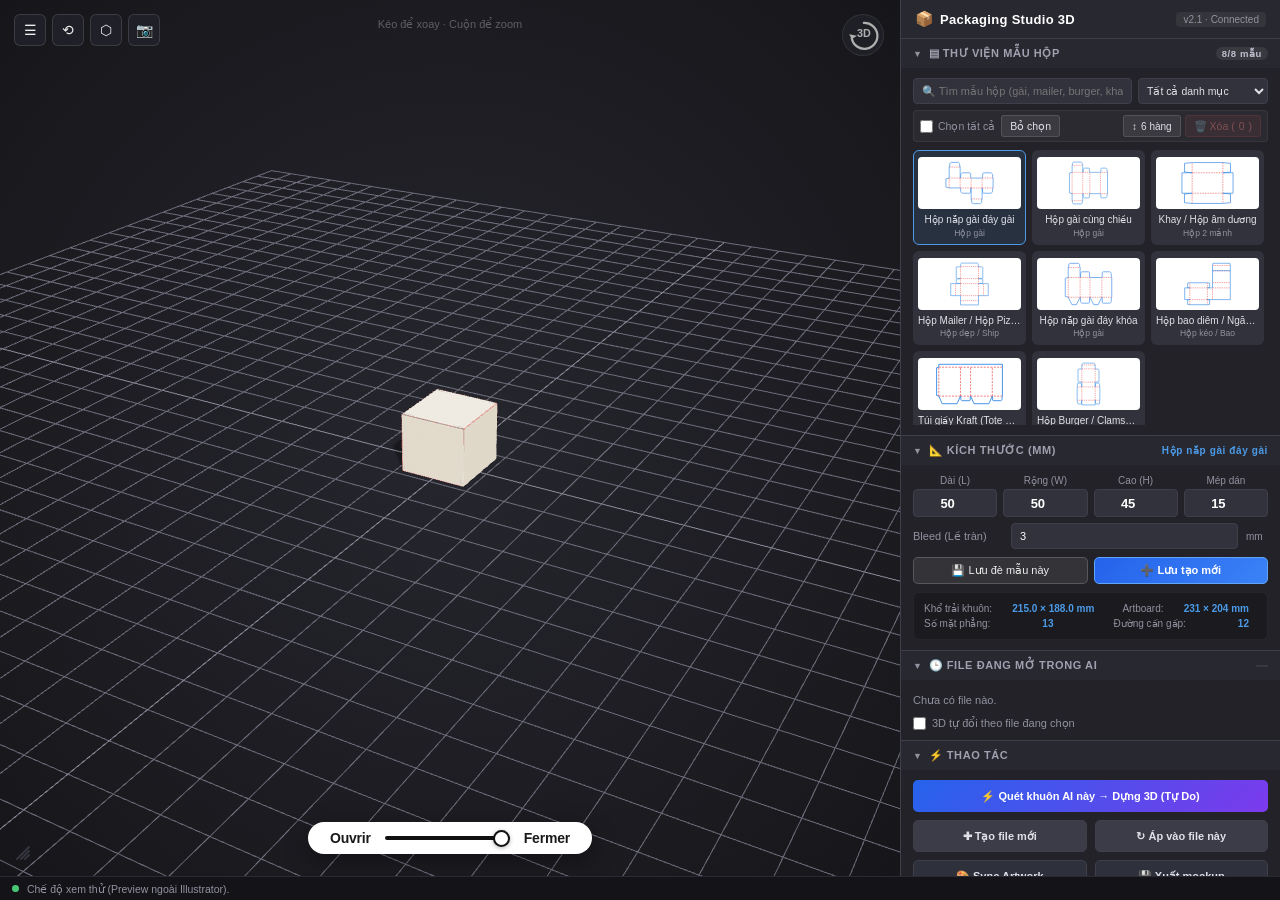
==== PackagingStudio3D/index.html @ 0ca2802f "feat: add HTTP server for rendering 3D mockups and saving images" ====
<!DOCTYPE html>
<html lang="vi">
<head>
  <meta charset="UTF-8"/>
  <meta name="viewport" content="width=device-width,initial-scale=1"/>
  <title>Packaging Studio 3D</title>
  <link rel="stylesheet" href="css/style.css"/>
</head>
<body>

<!-- ═══ APP CONTAINER (Side-by-side hoặc Stacked) ═══ -->
<div id="app-layout">

  <!-- ═══ 3D VIEWPORT CONTAINER (Cột trái) ═══ -->
  <div id="viewport-pane">
    <div id="viewport-wrap">
      <canvas id="canvas3d"></canvas>

      <!-- Pacdora 3D Badge -->
      <div class="pacdora-badge-3d" id="btn-3d-badge" title="Đặt lại góc nhìn 3D">
        <svg viewBox="0 0 44 44" width="38" height="38" fill="none">
          <path d="M 23 8 A 15 15 0 1 1 9 26" stroke="#cccccc" stroke-width="2.6" stroke-linecap="round"/>
          <polygon points="6,21 9,27 15,23" fill="#cccccc"/>
          <text x="23" y="24" text-anchor="middle" font-family="Segoe UI, sans-serif" font-weight="800" font-size="12.5" fill="#cccccc">3D</text>
        </svg>
      </div>

      <!-- Top Tools trên Viewport (Ảnh 2) -->
      <div id="viewport-tools">
        <button class="vp-btn" id="btn-toggle-sidebar" title="Ẩn/Hiện thanh điều khiển (Mở rộng góc nhìn)">☰</button>
        <button class="vp-btn" id="btn-reset-cam" title="Đặt lại camera">⟲</button>
        <button class="vp-btn" id="btn-toggle-wire" title="Khung dây Wireframe">⬡</button>
        <button class="vp-btn" id="btn-screenshot" title="Chụp ảnh 3D">📷</button>
      </div>

      <div id="rotate-hint">Kéo để xoay · Cuộn để zoom</div>
      <div id="doc-badge" class="doc-badge" title="Mô hình 3D đang theo file này"></div>

      <!-- Resize Grip -->
      <div class="pacdora-resize-grip">
        <svg width="18" height="18" viewBox="0 0 18 18">
          <line x1="3" y1="15" x2="15" y2="3" stroke="#666677" stroke-width="1.8" stroke-linecap="round"/>
          <line x1="7" y1="15" x2="15" y2="7" stroke="#666677" stroke-width="1.8" stroke-linecap="round"/>
          <line x1="11" y1="15" x2="15" y2="11" stroke="#666677" stroke-width="1.8" stroke-linecap="round"/>
        </svg>
      </div>

      <!-- Pacdora Floating Slider Pill (Ảnh 2) -->
      <div class="pacdora-slider-pill-wrap">
        <div class="pacdora-slider-pill">
          <span class="pill-ouvr">Ouvrir</span>
          <input type="range" id="slider-main-pill" min="0" max="100" value="100" step="0.5"/>
          <span class="pill-ferm">Fermer</span>
        </div>
      </div>
    </div>
  </div>

  <!-- ═══ CONTROLS SIDEBAR (Cột phải) ═══ -->
  <div id="controls-pane">

    <!-- Header Panel -->
    <div id="header">
      <div style="display:flex;align-items:center;gap:6px">
        <span style="font-size:15px">📦</span>
        <h1>Packaging Studio 3D</h1>
      </div>
      <span class="version" id="app-version">v2.1 · Connected</span>
    </div>

    <!-- Controls Body -->
    <div id="controls">

      <!-- ① Thư viện mẫu hộp & Search/Filter -->
      <div class="section collapsible" id="sec-library">
        <div class="section-header" data-toggle="sec-library">
          <div class="sec-title">
            <span class="toggle-icon">▼</span>
            <span>▤ Thư viện mẫu hộp</span>
          </div>
          <div style="display:flex;align-items:center;gap:6px">
            <span id="tpl-count" class="badge-count"></span>
          </div>
        </div>
        <div class="section-body">
          <div class="search-filter-box">
            <input type="text" id="tpl-search" placeholder="🔍 Tìm mẫu hộp (gài, mailer, burger, khay, túi...)" />
            <select id="tpl-category-filter">
              <option value="all">Tất cả danh mục</option>
              <option value="Khuôn đã lưu">⭐ Khuôn đã lưu / Tùy chỉnh</option>
              <option value="Hộp 2 mảnh">Hộp âm dương (Lid & Base)</option>
              <option value="Túi giấy">Túi giấy Kraft (Tote Bag)</option>
              <option value="Hộp gài">Hộp gài (Tuck End)</option>
              <option value="Hộp dẹp / Ship">Hộp dẹp / Pizza / Mailer / Burger</option>
              <option value="Hộp kéo / Bao">Hộp bao diêm / Ngăn kéo</option>
              <option value="Khuôn bóc tách tự do">🔍 Khuôn AI đã bóc tách</option>
            </select>
          </div>

          <!-- Thanh công cụ Chọn nhiều / Xóa hàng loạt & Mở rộng 3/6 Cột -->
          <div class="batch-bar" id="batch-bar">
            <div style="display:flex;align-items:center;gap:6px">
              <label class="batch-check-label">
                <input type="checkbox" id="chk-select-all" /> Chọn tất cả
              </label>
              <button class="batch-btn batch-btn-secondary" id="btn-deselect-all" title="Bỏ chọn tất cả các mẫu">
                Bỏ chọn
              </button>
            </div>
            <div style="display:flex;align-items:center;gap:4px">
              <button class="btn-toggle-rows" id="btn-toggle-rows" title="Mở rộng xem 6 hàng mẫu (thay vì 3 hàng)">
                ↕ <span id="rows-label">6 hàng</span>
              </button>
              <button class="batch-btn batch-delete" id="btn-batch-delete" title="Xóa các mẫu được chọn">
                🗑️ Xóa (<span id="batch-selected-count">0</span>)
              </button>
            </div>
          </div>

          <div class="tpl-grid" id="tpl-grid"></div>
        </div>
      </div>

      <!-- ② Kích thước & Thông số khuôn (Chia 2 cột theo ảnh 2) -->
      <div class="section collapsible" id="sec-params">
        <div class="section-header" data-toggle="sec-params">
          <div class="sec-title">
            <span class="toggle-icon">▼</span>
            <span>📐 Kích thước (mm)</span>
          </div>
          <span id="tpl-name-label" class="badge-hl"></span>
        </div>
        <div class="section-body">
          <div class="param-grid" id="param-grid"></div>
          <div class="row" style="margin-top:6px">
            <label>Bleed (Lề tràn)</label>
            <input type="number" id="inp-bleed" value="3" min="0" max="15" step="0.5"/>
            <span class="unit">mm</span>
          </div>

          <!-- Nút lưu: Lưu đè & Lưu thành mẫu mới -->
          <div class="save-actions-row">
            <button class="btn-save-overwrite" id="btn-save-overwrite" title="Lưu đè các kích thước này vào mẫu đang chọn trong thư viện">
              💾 Lưu đè mẫu này
            </button>
            <button class="btn-save-as-new" id="btn-save-as-new" title="Lưu kích thước này thành một mẫu mới riêng biệt trong thư viện">
              ➕ Lưu tạo mới
            </button>
          </div>

          <!-- Thông số khuôn bế live -->
          <div class="dieline-live-box">
            <div class="dl-row">
              <span class="dl-lbl">Khổ trải khuôn:</span>
              <span class="dl-val" id="info-size">—</span>
              <span class="dl-lbl">Artboard:</span>
              <span class="dl-val" id="info-ab">—</span>
            </div>
            <div class="dl-row">
              <span class="dl-lbl">Số mặt phẳng:</span>
              <span class="dl-val" id="info-panels">—</span>
              <span class="dl-lbl">Đường cấn gấp:</span>
              <span class="dl-val" id="info-creases">—</span>
            </div>
          </div>
        </div>
      </div>

      <!-- ③ File đang mở trong Illustrator -->
      <div class="section collapsible" id="sec-files">
        <div class="section-header" data-toggle="sec-files">
          <div class="sec-title">
            <span class="toggle-icon">▼</span>
            <span>🕒 File đang mở trong AI</span>
          </div>
          <span id="doc-count" class="badge-count"></span>
        </div>
        <div class="section-body">
          <div class="doc-list" id="doc-list">
            <div class="doc-empty">Chưa có file nào.</div>
          </div>
          <label class="chk-row">
            <input type="checkbox" id="chk-follow"/> 3D tự đổi theo file đang chọn
          </label>
        </div>
      </div>

      <!-- ④ Thao tác -->
      <div class="section collapsible" id="sec-actions">
        <div class="section-header" data-toggle="sec-actions">
          <div class="sec-title">
            <span class="toggle-icon">▼</span>
            <span>⚡ Thao tác</span>
          </div>
        </div>
        <div class="section-body">
          <div class="action-grid">
            <button class="btn btn-primary" id="btn-scan-dieline" style="grid-column: 1 / -1; background: linear-gradient(135deg, #2563eb, #7c3aed); font-weight: 600;" title="Quét mọi đường khuôn (Cắt & Cấn) trong file Illustrator này và biến thành 3D">
              ⚡ Quét khuôn AI này → Dựng 3D (Tự Do)
            </button>
            <button class="btn btn-secondary" id="btn-new-doc" title="Tạo file AI mới với khuôn 2D chuẩn kỹ thuật">
              ✚ Tạo file mới
            </button>
            <button class="btn btn-secondary" id="btn-update-doc" title="Vẽ lại khuôn vào file đang mở (giữ nguyên thiết kế ARTWORK)">
              ↻ Áp vào file này
            </button>
            <button class="btn btn-action" id="btn-sync-texture" title="Lấy toàn bộ thiết kế layer ARTWORK dán lên mô hình 3D real-time">
              🎨 Sync Artwork
            </button>
            <button class="btn btn-action" id="btn-export-mockup" title="Xuất ảnh PNG Mockup 3D sắc nét và tự động mở thư mục">
              💾 Xuất mockup
            </button>
          </div>
        </div>
      </div>

      <!-- ⑤ Vật liệu & Hiển thị -->
      <div class="section collapsible" id="sec-materials">
        <div class="section-header" data-toggle="sec-materials">
          <div class="sec-title">
            <span class="toggle-icon">▼</span>
            <span>🎨 Vật liệu & Hiển thị</span>
          </div>
        </div>
        <div class="section-body">
          <div class="mat-chips">
            <div class="mat-chip active" data-mat="kraft">🤎 Kraft</div>
            <div class="mat-chip" data-mat="ivory">🤍 Ivory</div>
            <div class="mat-chip" data-mat="flute">📦 Sóng E</div>
            <div class="mat-chip" data-mat="matte_black">🖤 Đen nhám</div>
            <div class="mat-chip" data-mat="gold_foil">✨ Ép kim vàng</div>
            <div class="mat-chip" data-mat="silver_foil">🥈 Ép kim bạc</div>
          </div>

          <div style="display:flex; gap:6px; margin: 8px 0;">
            <button class="btn btn-secondary" id="btn-mode-toggle" style="flex:1">🎁 Mở nắp</button>
            <button class="btn btn-secondary" id="btn-autoplay" style="flex:1">▶ Auto Play</button>
          </div>

          <div class="slider-row">
            <label>Gập hộp</label>
            <input type="range" id="slider-lid" min="0" max="100" value="100" step="0.5"/>
            <span class="slider-val" id="lid-val">Đóng</span>
          </div>
          <div class="slider-row">
            <label>Ánh sáng</label>
            <input type="range" id="slider-light" min="0" max="100" value="65"/>
            <span class="slider-val" id="light-val">65%</span>
          </div>
        </div>
      </div>

      <div style="height:48px"></div>
    </div>

  </div> <!-- /#controls-pane -->

</div> <!-- /#app-layout -->

<!-- Statusbar -->
<div id="statusbar">
  <div class="dot"></div>
  <span id="status-text">Đang kết nối Illustrator...</span>
</div>

<script src="js/three.min.js"></script>
<script src="js/OrbitControls.js"></script>
<script src="js/CSInterface.js"></script>
<script src="js/ps3d_core.js"></script>
<!-- Các mẫu hộp mở rộng -->
<script src="templates/reverse_tuck.js"></script>
<script src="templates/straight_tuck.js"></script>
<script src="templates/tray.js"></script>
<script src="templates/mailer_box.js"></script>
<script src="templates/crash_lock.js"></script>
<script src="templates/sleeve_drawer.js"></script>
<script src="templates/tote_bag.js"></script>
<script src="templates/burger_box.js"></script>
<script src="js/main.js"></script>
</body>
</html>
---- PackagingStudio3D/css/style.css ----
/* ============================================================
   Packaging Studio 3D — Professional Dark Theme (Pacdora & AI Style)
   ============================================================ */

* {
    box-sizing: border-box;
    margin: 0;
    padding: 0;
}

:root {
    --bg-dark:    #18181c;
    --bg-card:    #222228;
    --bg-panel:   #282830;
    --bg-input:   #32323c;
    --bg-hover:   #3c3c48;
    --border:     #3f3f4c;
    --text-main:  #e0e0e8;
    --text-dim:   #9292a0;
    --accent:     #4c9be8;
    --accent-hover: #65adfc;
    --action-btn: #383844;
    --red:        #f06464;
    --green:      #48c774;
    --orange:     #f59e0b;
}

html, body {
    width: 100%;
    height: 100%;
    background: var(--bg-dark);
    color: var(--text-main);
    font-family: -apple-system, BlinkMacSystemFont, 'Segoe UI', Roboto, Helvetica, Arial, sans-serif;
    font-size: 11.5px;
    overflow: hidden;
    user-select: none;
}

/* ── APP LAYOUT: Responsive Split-Pane / Stacked ── */
#app-layout {
    display: flex;
    flex-direction: row;
    width: 100vw;
    height: calc(100vh - 24px);
    overflow: hidden;
}

/* Viewport Container (Trái) */
#viewport-pane {
    flex: 1;
    min-width: 280px;
    height: 100%;
    position: relative;
    background: radial-gradient(circle at center, #26262e 0%, #16161a 100%);
    overflow: hidden;
    display: flex;
    flex-direction: column;
}

/* Controls Container (Phải) */
#controls-pane {
    width: 380px;
    min-width: 320px;
    max-width: 440px;
    height: 100%;
    min-height: 0;
    background: var(--bg-card);
    border-left: 1px solid var(--border);
    display: flex;
    flex-direction: column;
    transition: transform 0.22s cubic-bezier(0.4, 0, 0.2, 1), margin-right 0.22s;
    z-index: 15;
}

/* Khi thu gọn thanh controls để xem toàn cảnh 3D */
#controls-pane.collapsed {
    margin-right: -440px;
    width: 0 !important;
    min-width: 0 !important;
    max-width: 0 !important;
    border-left: none;
    pointer-events: none;
    display: none;
}

#app-layout:has(#controls-pane.collapsed) #viewport-pane,
#controls-pane.collapsed ~ #viewport-pane {
    height: 100% !important;
    flex: 1 1 100% !important;
}

/* ── Header ── */
#header {
    background: var(--bg-panel);
    border-bottom: 1px solid var(--border);
    padding: 10px 14px;
    display: flex;
    align-items: center;
    justify-content: space-between;
    flex-shrink: 0;
}
#header h1 {
    font-size: 13px;
    font-weight: 600;
    color: #ffffff;
    letter-spacing: 0.3px;
}
#header .version {
    font-size: 10px;
    color: var(--text-dim);
    background: rgba(255, 255, 255, 0.06);
    padding: 2px 7px;
    border-radius: 4px;
}

/* ── 3D Viewport ── */
#viewport-wrap {
    position: relative;
    width: 100%;
    height: 100%;
    overflow: hidden;
}
#viewport-wrap canvas {
    display: block;
    width: 100% !important;
    height: 100% !important;
}

/* ── PACDORA 3D BADGE (Ảnh số 2) ── */
.pacdora-badge-3d {
    position: absolute;
    top: 14px;
    right: 16px;
    width: 42px;
    height: 42px;
    display: flex;
    align-items: center;
    justify-content: center;
    cursor: pointer;
    z-index: 10;
    opacity: 0.85;
    transition: transform 0.15s, opacity 0.15s;
    background: rgba(40, 40, 50, 0.6);
    border: 1px solid rgba(255, 255, 255, 0.1);
    border-radius: 50%;
    backdrop-filter: blur(8px);
}
.pacdora-badge-3d:hover {
    opacity: 1;
    transform: scale(1.08);
}

/* ── PACDORA FLOATING PILL SLIDER (Ảnh số 2) ── */
.pacdora-slider-pill-wrap {
    position: absolute;
    bottom: 22px;
    left: 0;
    right: 0;
    display: flex;
    justify-content: center;
    align-items: center;
    z-index: 10;
    pointer-events: none;
}
.pacdora-slider-pill {
    pointer-events: auto;
    background: #ffffff;
    border-radius: 9999px;
    padding: 8px 22px;
    display: flex;
    align-items: center;
    gap: 14px;
    box-shadow: 0 6px 24px rgba(0, 0, 0, 0.35);
    font-size: 14px;
    font-weight: 600;
    color: #1a1a1a;
}
.pacdora-slider-pill .pill-ouvr,
.pacdora-slider-pill .pill-ferm {
    font-weight: 700;
    color: #1a1a1a;
    letter-spacing: -0.2px;
}
.pacdora-slider-pill input[type="range"] {
    -webkit-appearance: none;
    appearance: none;
    width: 125px;
    height: 3.5px;
    background: #111111;
    border-radius: 2px;
    outline: none;
    cursor: pointer;
    margin: 0;
}
.pacdora-slider-pill input[type="range"]::-webkit-slider-thumb {
    -webkit-appearance: none;
    appearance: none;
    width: 17px;
    height: 17px;
    border-radius: 50%;
    background: #ffffff;
    border: 2.5px solid #111111;
    cursor: pointer;
    box-shadow: 0 1px 4px rgba(0, 0, 0, 0.3);
    transition: transform 0.1s ease;
}
.pacdora-slider-pill input[type="range"]::-webkit-slider-thumb:hover {
    transform: scale(1.15);
}

/* ── PACDORA RESIZE GRIP (Ảnh số 2) ── */
.pacdora-resize-grip {
    position: absolute;
    bottom: 12px;
    left: 14px;
    width: 20px;
    height: 20px;
    opacity: 0.4;
    pointer-events: none;
}

/* Overlay controls trên viewport (Ảnh 2) */
#viewport-tools {
    position: absolute;
    top: 14px;
    left: 14px;
    display: flex;
    flex-direction: row;
    gap: 6px;
    z-index: 5;
}
.vp-btn {
    width: 32px;
    height: 32px;
    background: rgba(35, 35, 45, 0.75);
    border: 1px solid rgba(255, 255, 255, 0.12);
    border-radius: 6px;
    color: #eeeeee;
    cursor: pointer;
    font-size: 14px;
    display: flex;
    align-items: center;
    justify-content: center;
    backdrop-filter: blur(8px);
    transition: all 0.15s;
}
.vp-btn:hover {
    background: rgba(55, 55, 70, 0.95);
    border-color: var(--accent);
    color: #ffffff;
}

#rotate-hint {
    position: absolute;
    top: 18px;
    left: 0; right: 0;
    text-align: center;
    font-size: 11px;
    color: rgba(255, 255, 255, 0.3);
    pointer-events: none;
    font-weight: 500;
}

/* ── Controls Panel Scrollable ── */
#controls {
    flex: 1;
    min-height: 0;
    overflow-y: auto;
    overflow-x: hidden !important;
    padding: 0 0 80px 0;
}
#controls::-webkit-scrollbar {
    width: 5px;
    height: 0px;
}
#controls::-webkit-scrollbar-track {
    background: transparent;
}
#controls::-webkit-scrollbar-thumb {
    background: rgba(255, 255, 255, 0.15);
    border-radius: 3px;
}
#controls::-webkit-scrollbar-thumb:hover {
    background: rgba(255, 255, 255, 0.28);
}

/* Section */
.section {
    border-bottom: 1px solid var(--border);
}
.section-header {
    padding: 8px 12px;
    font-size: 11px;
    font-weight: 600;
    color: #a0a0b0;
    text-transform: uppercase;
    letter-spacing: 0.6px;
    background: var(--bg-panel);
    display: flex;
    align-items: center;
    justify-content: space-between;
    cursor: pointer;
    user-select: none;
    transition: background 0.15s;
}
.section-header:hover {
    background: #30303b;
    color: #ffffff;
}
.sec-title {
    display: flex;
    align-items: center;
    gap: 6px;
}
.toggle-icon {
    font-size: 9px;
    display: inline-block;
    transition: transform 0.2s ease;
    color: var(--text-dim);
}
.section.collapsed .toggle-icon {
    transform: rotate(-90deg);
}
.section.collapsed .section-body {
    display: none !important;
}

.section-body {
    padding: 10px 12px;
    background: var(--bg-card);
}

.badge-count {
    background: rgba(255, 255, 255, 0.08);
    color: #c0c0d0;
    padding: 1px 6px;
    border-radius: 10px;
    font-size: 9.5px;
    text-transform: none;
}
.badge-hl {
    color: var(--accent);
    font-size: 10px;
    text-transform: none;
    font-weight: 600;
}

/* ── Tìm kiếm & Lọc mẫu hộp ── */
.search-filter-box {
    display: flex;
    gap: 6px;
    margin-bottom: 6px;
}
.search-filter-box input {
    flex: 1;
    height: 26px;
    background: var(--bg-input);
    border: 1px solid var(--border);
    border-radius: 4px;
    color: var(--text-main);
    padding: 0 8px;
    font-size: 11px;
    outline: none;
}
.search-filter-box input:focus { border-color: var(--accent); }
.search-filter-box select {
    width: 130px;
    height: 26px;
    background: var(--bg-input);
    border: 1px solid var(--border);
    border-radius: 4px;
    color: var(--text-main);
    padding: 0 4px;
    font-size: 10.5px;
    outline: none;
}

/* ── Thanh công cụ Batch Chọn nhiều & Xóa ── */
.batch-bar {
    display: flex;
    align-items: center;
    justify-content: space-between;
    padding: 4px 6px;
    background: rgba(255, 255, 255, 0.04);
    border: 1px solid rgba(255, 255, 255, 0.06);
    border-radius: 4px;
    margin-bottom: 8px;
}
.batch-check-label {
    display: flex;
    align-items: center;
    gap: 5px;
    font-size: 10.5px;
    color: var(--text-dim);
    cursor: pointer;
}
.batch-check-label input[type="checkbox"],
.card-chk-wrap input[type="checkbox"] {
    cursor: pointer;
    width: 13px;
    height: 13px;
    accent-color: var(--accent);
    margin: 0;
}
.batch-btn {
    height: 22px;
    padding: 0 8px;
    border-radius: 3px;
    border: none;
    font-size: 10.5px;
    cursor: pointer;
    display: flex;
    align-items: center;
    gap: 4px;
    transition: all 0.15s;
}
.batch-delete {
    background: rgba(240, 100, 100, 0.18);
    color: #ff8888;
    border: 1px solid rgba(240, 100, 100, 0.3);
}
.batch-delete:hover:not(:disabled) {
    background: var(--red);
    color: #ffffff;
}
.batch-delete:disabled {
    opacity: 0.4;
    cursor: not-allowed;
}

/* ── Thư viện mẫu hộp (3 hàng ~275px mặc định, 6 hàng ~550px khi bấm mở rộng) ── */
.tpl-grid {
    display: grid;
    grid-template-columns: repeat(3, minmax(0, 1fr));
    gap: 6px;
    max-height: 275px;
    overflow-y: auto;
    overflow-x: hidden !important;
    padding-right: 4px;
    width: 100%;
    box-sizing: border-box;
    transition: max-height 0.25s ease;
}
.tpl-grid.rows-6 {
    max-height: 550px !important;
}
.btn-toggle-rows {
    height: 22px;
    padding: 0 8px;
    background: rgba(255, 255, 255, 0.08);
    border: 1px solid rgba(255, 255, 255, 0.12);
    border-radius: 3px;
    color: var(--text-main);
    font-size: 10px;
    cursor: pointer;
    display: flex;
    align-items: center;
    gap: 4px;
    transition: all 0.15s;
}
.btn-toggle-rows:hover {
    background: rgba(76, 155, 232, 0.25);
    border-color: var(--accent);
    color: #ffffff;
}
.btn-toggle-rows.active {
    background: var(--accent);
    color: #ffffff;
    border-color: var(--accent);
}
.batch-btn-secondary {
    background: rgba(255, 255, 255, 0.08);
    color: var(--text-main);
    border: 1px solid rgba(255, 255, 255, 0.12);
}
.batch-btn-secondary:hover {
    background: rgba(255, 255, 255, 0.15);
    color: #ffffff;
}
.tpl-grid::-webkit-scrollbar {
    width: 4px;
    height: 0px;
}
.tpl-grid::-webkit-scrollbar-track {
    background: transparent;
}
.tpl-grid::-webkit-scrollbar-thumb {
    background: rgba(255, 255, 255, 0.2);
    border-radius: 2px;
}
.tpl-grid::-webkit-scrollbar-thumb:hover {
    background: rgba(255, 255, 255, 0.35);
}

.tpl-card {
    position: relative;
    background: var(--bg-input);
    border: 1.5px solid transparent;
    border-radius: 6px;
    padding: 6px 4px;
    cursor: pointer;
    transition: all 0.15s;
    text-align: center;
    min-width: 0 !important;
    max-width: 100% !important;
    width: 100%;
    box-sizing: border-box;
    overflow: hidden;
}
.tpl-card:hover {
    border-color: #555566;
    background: var(--bg-hover);
}
.tpl-card.active {
    border-color: var(--accent);
    background: rgba(76, 155, 232, 0.12);
}
.tpl-card .thumb {
    height: 52px;
    width: 100%;
    max-width: 100%;
    background: #ffffff;
    border-radius: 4px;
    display: flex;
    align-items: center;
    justify-content: center;
    overflow: hidden;
    padding: 3px;
    box-sizing: border-box;
}
.tpl-card .thumb svg {
    max-width: 100%;
    max-height: 46px;
    width: 100%;
    height: 46px;
    display: block;
    flex-shrink: 0;
}
.tpl-card .tname {
    font-size: 10px;
    color: var(--text-main);
    margin-top: 5px;
    line-height: 1.25;
    white-space: nowrap;
    overflow: hidden;
    text-overflow: ellipsis;
    width: 100%;
    max-width: 100%;
    display: block;
    box-sizing: border-box;
}
.tpl-card .tgroup {
    font-size: 8.5px;
    color: var(--text-dim);
    margin-top: 1px;
    white-space: nowrap;
    overflow: hidden;
    text-overflow: ellipsis;
    width: 100%;
    max-width: 100%;
    display: block;
    box-sizing: border-box;
}
.tpl-card .card-chk-wrap {
    position: absolute;
    top: 5px;
    left: 5px;
    z-index: 10;
    display: none;
}
.tpl-card:hover .card-chk-wrap,
.tpl-card.selected .card-chk-wrap {
    display: block;
}
.tpl-card.selected {
    border-color: var(--accent);
    background: rgba(76, 155, 232, 0.18);
}
.tpl-card .card-actions {
    position: absolute;
    top: 4px;
    right: 4px;
    display: none;
    gap: 3px;
    background: rgba(18, 18, 24, 0.92);
    border-radius: 4px;
    padding: 2px;
    box-shadow: 0 2px 8px rgba(0, 0, 0, 0.5);
    z-index: 10;
    backdrop-filter: blur(4px);
}
.tpl-card:hover .card-actions {
    display: flex;
}
.tpl-card .card-actions .c-btn {
    width: 20px;
    height: 20px;
    border: none;
    background: transparent;
    border-radius: 3px;
    cursor: pointer;
    font-size: 11px;
    display: flex;
    align-items: center;
    justify-content: center;
    color: #cccccc;
    transition: all 0.12s;
    padding: 0;
}
.tpl-card .card-actions .c-btn:hover {
    background: rgba(255, 255, 255, 0.2);
    color: #ffffff;
    transform: scale(1.15);
}
.tpl-card .card-actions .c-del:hover {
    background: rgba(235, 60, 60, 0.4);
    color: #ff6666;
}

/* Nút lưu đè & Lưu tạo mới */
.save-actions-row {
    display: grid;
    grid-template-columns: 1fr 1fr;
    gap: 6px;
    margin-top: 8px;
    margin-bottom: 8px;
}
.btn-save-overwrite {
    background: rgba(255, 255, 255, 0.08);
    border: 1px solid rgba(255, 255, 255, 0.18);
    color: #eeeeee;
    font-size: 11px;
    font-weight: 500;
    padding: 6px 8px;
    border-radius: 5px;
    cursor: pointer;
    transition: all 0.15s;
    display: flex;
    align-items: center;
    justify-content: center;
    gap: 4px;
}
.btn-save-overwrite:hover {
    background: rgba(255, 255, 255, 0.16);
    border-color: #4c9be8;
    color: #ffffff;
}
.btn-save-as-new {
    background: linear-gradient(135deg, #2563eb, #3b82f6);
    border: 1px solid #60a5fa;
    color: #ffffff;
    font-size: 11px;
    font-weight: 600;
    padding: 6px 8px;
    border-radius: 5px;
    cursor: pointer;
    transition: all 0.15s;
    display: flex;
    align-items: center;
    justify-content: center;
    gap: 4px;
}
.btn-save-as-new:hover {
    background: linear-gradient(135deg, #1d4ed8, #2563eb);
    box-shadow: 0 2px 8px rgba(59, 130, 246, 0.4);
}

/* ── Kích thước 2-column Grid & Thông số khuôn Live ── */
.param-grid {
    display: grid;
    grid-template-columns: repeat(4, 1fr);
    gap: 6px;
    margin-bottom: 6px;
}
.dim-box {
    display: flex;
    flex-direction: column;
    gap: 3px;
}
.dim-box span {
    font-size: 10px;
    color: var(--text-dim);
    text-align: center;
}
.dim-box input {
    width: 100%;
    height: 28px;
    background: var(--bg-input);
    border: 1px solid var(--border);
    border-radius: 4px;
    color: #ffffff;
    text-align: center;
    font-size: 13px;
    font-weight: 600;
    outline: none;
}
.dim-box input:focus { border-color: var(--accent); }

.row {
    display: flex;
    align-items: center;
    margin-bottom: 6px;
    gap: 8px;
}
.row label {
    width: 90px;
    font-size: 11px;
    color: var(--text-dim);
    flex-shrink: 0;
}
.row input[type="number"] {
    flex: 1;
    height: 26px;
    background: var(--bg-input);
    border: 1px solid var(--border);
    border-radius: 4px;
    color: #ffffff;
    padding: 0 8px;
    font-size: 11px;
    outline: none;
}
.row input[type="number"]:focus { border-color: var(--accent); }
.row .unit {
    width: 22px;
    font-size: 10px;
    color: var(--text-dim);
}

/* Dieline Live Box (chia 2 thông số trên 1 hàng) */
.dieline-live-box {
    margin-top: 8px;
    padding: 8px 10px;
    background: rgba(0, 0, 0, 0.22);
    border: 1px solid rgba(255, 255, 255, 0.05);
    border-radius: 6px;
}
.dl-row {
    display: flex;
    align-items: center;
    justify-content: space-between;
    font-size: 10px;
    padding: 2px 0;
}
.dl-lbl { color: var(--text-dim); }
.dl-val { color: var(--accent); font-weight: 600; margin-right: 8px; }

/* ── Danh sách file đang mở ── */
.doc-list {
    display: flex;
    flex-direction: column;
    gap: 4px;
    margin-bottom: 6px;
    max-height: 120px;
    overflow-y: auto;
}
.doc-item {
    display: flex;
    align-items: center;
    gap: 6px;
    padding: 6px 8px;
    border-radius: 4px;
    background: var(--bg-input);
    border: 1px solid transparent;
    cursor: pointer;
    font-size: 11px;
}
.doc-item:hover { border-color: #555566; }
.doc-item.active {
    border-color: var(--accent);
    background: rgba(76, 155, 232, 0.1);
}
.doc-item .dname { flex: 1; overflow: hidden; text-overflow: ellipsis; white-space: nowrap; color: var(--text-main); font-weight: 500; }
.doc-item .dmeta { font-size: 9.5px; color: var(--text-dim); white-space: nowrap; }
.doc-item .dmeta.none { color: var(--orange); }
.doc-empty { font-size: 11px; color: var(--text-dim); padding: 4px 0; }
.chk-row { display: flex; align-items: center; gap: 6px; font-size: 11px; color: var(--text-dim); cursor: pointer; }
.doc-badge {
    position: absolute;
    top: 52px;
    left: 14px;
    max-width: 60%;
    font-size: 10px;
    color: #ffffff;
    background: rgba(30, 30, 40, 0.85);
    border: 1px solid rgba(255, 255, 255, 0.15);
    border-radius: 12px;
    padding: 3px 10px;
    white-space: nowrap;
    overflow: hidden;
    text-overflow: ellipsis;
    display: none;
    backdrop-filter: blur(6px);
}

/* ── Grid Thao tác 2x2 chuyên nghiệp ── */
.action-grid {
    display: grid;
    grid-template-columns: 1fr 1fr;
    gap: 8px;
}
.btn {
    height: 32px;
    border: none;
    border-radius: 5px;
    font-size: 11px;
    font-weight: 600;
    cursor: pointer;
    transition: all 0.15s;
    display: flex;
    align-items: center;
    justify-content: center;
    gap: 6px;
}
.btn:active { transform: scale(0.98); }
.btn-primary   { background: #3b82f6; color: #ffffff; }
.btn-primary:hover { background: #2563eb; }
.btn-secondary { background: var(--bg-hover); color: var(--text-main); border: 1px solid var(--border); }
.btn-secondary:hover { background: #4a4a58; border-color: #666677; }
.btn-action    { background: #2e303c; color: var(--text-main); border: 1px solid var(--border); }
.btn-action:hover { background: #3a3d4c; border-color: var(--accent); color: #ffffff; }
.btn-success   { background: var(--green); color: #ffffff; }

/* ── Material chips (Mở rộng chất liệu Pacdora) ── */
.mat-chips {
    display: flex;
    gap: 6px;
    flex-wrap: wrap;
    margin-bottom: 10px;
}
.mat-chip {
    padding: 5px 11px;
    border-radius: 14px;
    font-size: 11px;
    cursor: pointer;
    border: 1px solid var(--border);
    background: var(--bg-input);
    color: var(--text-dim);
    transition: all 0.15s;
}
.mat-chip.active {
    background: var(--accent);
    border-color: var(--accent);
    color: #ffffff;
    box-shadow: 0 0 10px rgba(76, 155, 232, 0.35);
}
.mat-chip:hover:not(.active) {
    border-color: var(--accent);
    color: var(--text-main);
}

/* ── Sliders ── */
.slider-row {
    display: flex;
    align-items: center;
    gap: 10px;
    margin-bottom: 8px;
}
.slider-row label {
    width: 70px;
    font-size: 11px;
    color: var(--text-dim);
}
.slider-row input[type="range"] {
    flex: 1;
    accent-color: var(--accent);
    height: 3px;
    background: #33333e;
    border-radius: 2px;
}
.slider-row .slider-val {
    width: 38px;
    text-align: right;
    font-size: 11px;
    color: var(--text-main);
    font-weight: 600;
}

/* ── Statusbar ── */
#statusbar {
    height: 24px;
    background: #141418;
    border-top: 1px solid #2a2a34;
    padding: 0 12px;
    font-size: 10.5px;
    color: var(--text-dim);
    display: flex;
    align-items: center;
    gap: 8px;
}
#statusbar .dot {
    width: 7px;
    height: 7px;
    border-radius: 50%;
    background: var(--green);
    flex-shrink: 0;
}
#statusbar.loading .dot { background: var(--orange); animation: pulse 0.8s infinite; }
#statusbar.error   .dot { background: var(--red); }

@keyframes pulse {
    0%, 100% { opacity: 1; }
    50%       { opacity: 0.3; }
}

::-webkit-scrollbar { width: 5px; height: 5px; }
::-webkit-scrollbar-track { background: var(--bg-dark); }
::-webkit-scrollbar-thumb { background: #444452; border-radius: 3px; }

/* ── Responsive Stacked layout khi panel bị co hẹp cực đại (dưới 480px) ── */
@media (max-width: 480px) {
    #app-layout {
        flex-direction: column;
        overflow-y: auto;
    }
    #viewport-pane {
        height: 380px;
        min-height: 300px;
        flex: none;
    }
    #controls-pane {
        width: 100%;
        max-width: none;
        border-left: none;
        border-top: 1px solid var(--border);
        flex: 1;
    }
    #controls-pane.collapsed {
        display: none !important;
    }
}

/* KHI MENU ĐƯỢC ẨN BẰNG NÚT ☰ (Toàn màn hình 3D cho cả desktop và mobile/panel hẹp) */
#app-layout.sidebar-collapsed {
    flex-direction: column !important;
    overflow: hidden !important;
}
#app-layout.sidebar-collapsed #viewport-pane {
    height: 100% !important;
    min-height: 100% !important;
    max-height: 100% !important;
    flex: 1 1 100% !important;
}
#app-layout.sidebar-collapsed #controls-pane {
    display: none !important;
    width: 0 !important;
    height: 0 !important;
    flex: none !important;
}
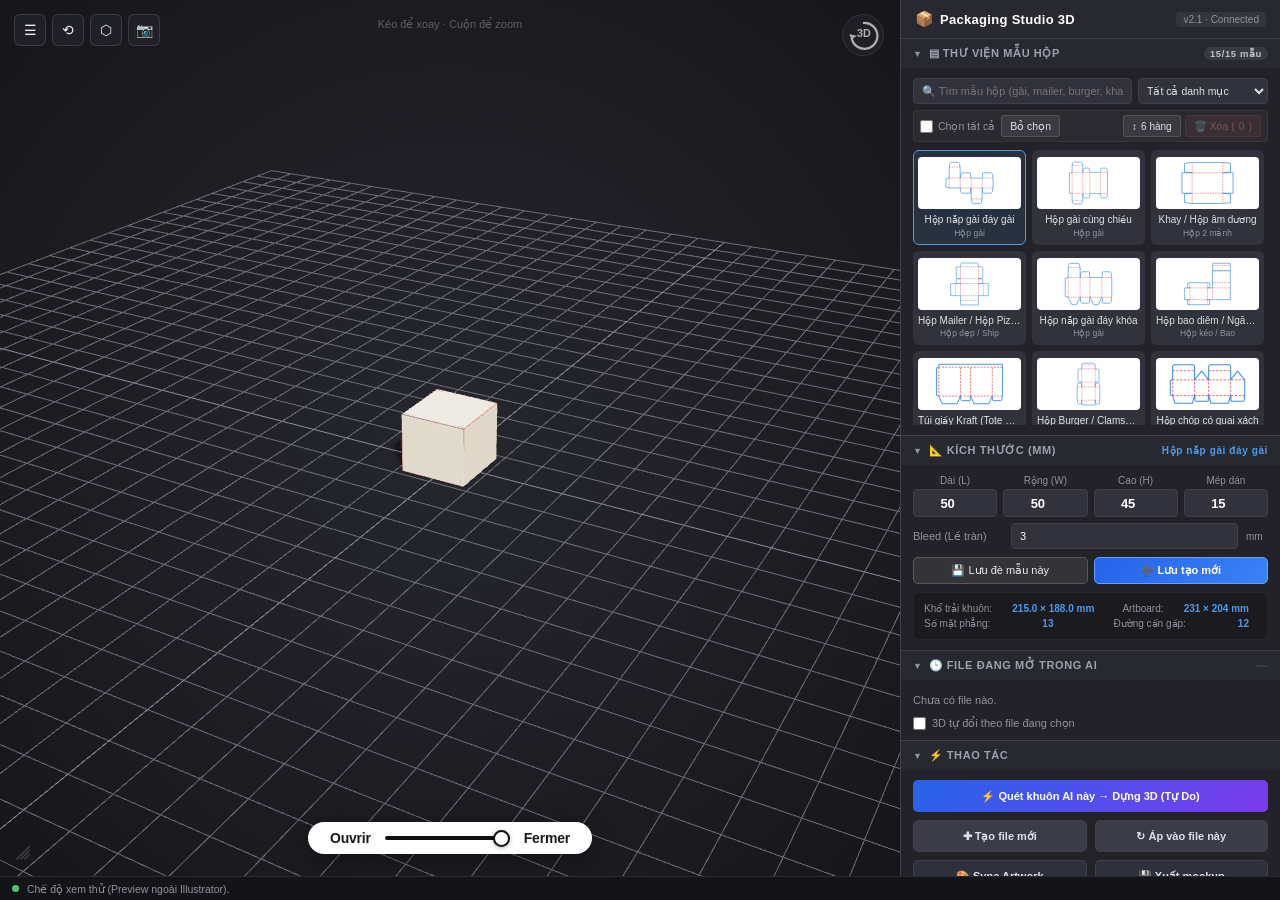
==== commit ae385b90: "Add new packaging templates for various products - Introduced 'chicken_bag.js' for fried chicken pap" ====
--- a/PackagingStudio3D/index.html
+++ b/PackagingStudio3D/index.html
@@ -276,6 +276,13 @@
 <script src="templates/sleeve_drawer.js"></script>
 <script src="templates/tote_bag.js"></script>
 <script src="templates/burger_box.js"></script>
+<script src="templates/gable_box.js"></script>
+<script src="templates/rsc_carton.js"></script>
+<script src="templates/fries_box.js"></script>
+<script src="templates/chicken_bag.js"></script>
+<script src="templates/cake_box.js"></script>
+<script src="templates/divider_tray.js"></script>
+<script src="templates/envelope.js"></script>
 <script src="js/main.js"></script>
 </body>
 </html>
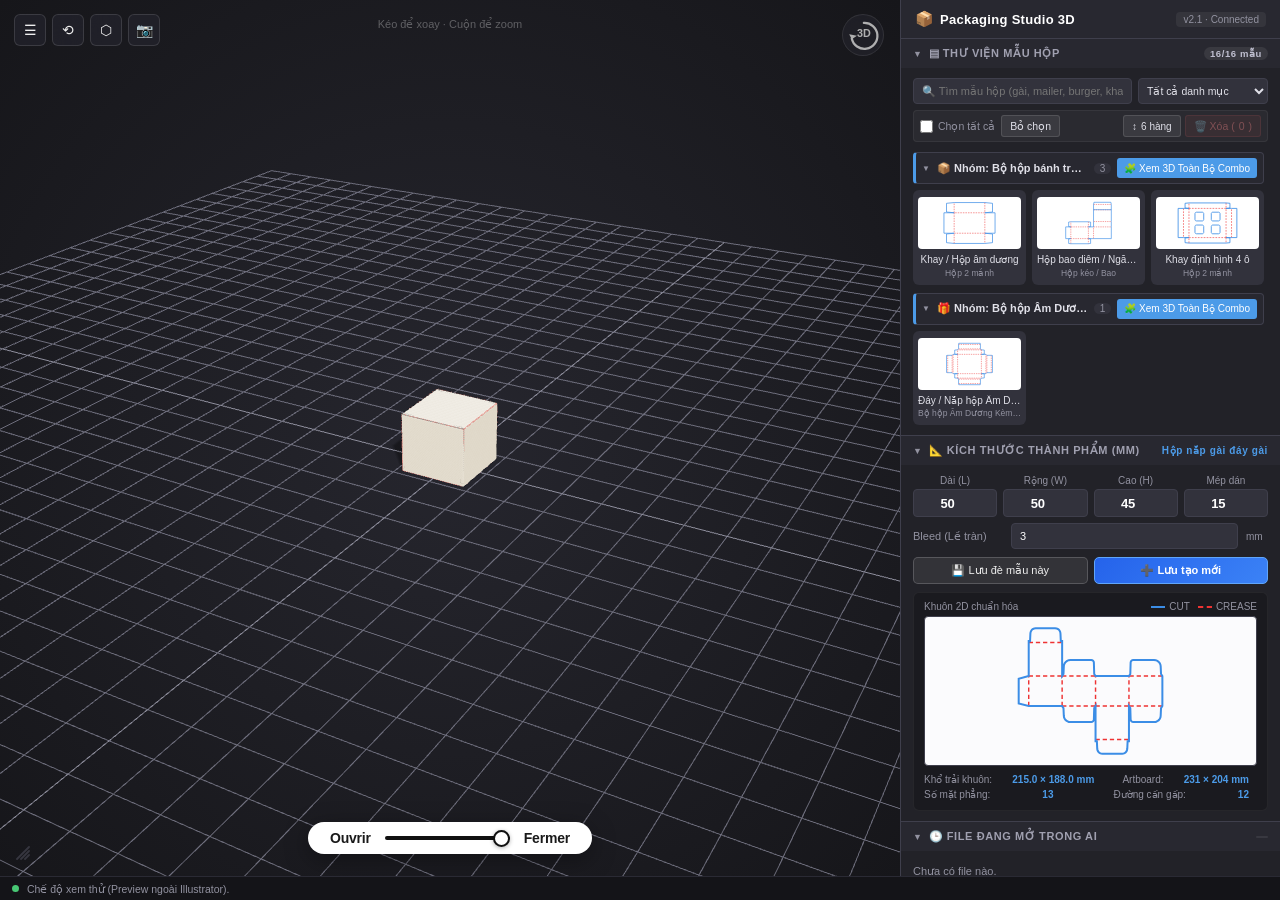
==== commit 5eb06fa6: "feat: Update burger box template and add double wall tray template - Enhanced the burger box templat" ====
--- a/PackagingStudio3D/index.html
+++ b/PackagingStudio3D/index.html
@@ -126,7 +126,7 @@
         <div class="section-header" data-toggle="sec-params">
           <div class="sec-title">
             <span class="toggle-icon">▼</span>
-            <span>📐 Kích thước (mm)</span>
+            <span>📐 Kích thước thành phẩm (mm)</span>
           </div>
           <span id="tpl-name-label" class="badge-hl"></span>
         </div>
@@ -150,6 +150,8 @@
 
           <!-- Thông số khuôn bế live -->
           <div class="dieline-live-box">
+            <div class="dl-preview2d-title">Khuôn 2D chuẩn hóa <span class="lg-legend"><i class="lg-cut"></i>CUT <i class="lg-crease"></i>CREASE</span></div>
+            <div class="dl-preview2d" id="dieline-preview2d"></div>
             <div class="dl-row">
               <span class="dl-lbl">Khổ trải khuôn:</span>
               <span class="dl-val" id="info-size">—</span>
@@ -197,6 +199,12 @@
           <div class="action-grid">
             <button class="btn btn-primary" id="btn-scan-dieline" style="grid-column: 1 / -1; background: linear-gradient(135deg, #2563eb, #7c3aed); font-weight: 600;" title="Quét mọi đường khuôn (Cắt & Cấn) trong file Illustrator này và biến thành 3D">
               ⚡ Quét khuôn AI này → Dựng 3D (Tự Do)
+            </button>
+            <label class="chk-row" style="grid-column: 1 / -1; margin:0">
+              <input type="checkbox" id="chk-auto-rebuild2d" checked/> Tự vẽ lại khuôn 2D chuẩn sang artboard mới sau khi quét
+            </label>
+            <button class="btn btn-secondary" id="btn-rebuild-2d" style="grid-column: 1 / -1;" title="Vẽ lại khuôn đang xem (hoặc cả combo) chuẩn kỹ thuật: CUT xanh dương, CREASE đỏ nét đứt, BLEED xanh lá — sang artboard mới">
+              📐 Vẽ lại khuôn 2D chuẩn → Artboard mới
             </button>
             <button class="btn btn-secondary" id="btn-new-doc" title="Tạo file AI mới với khuôn 2D chuẩn kỹ thuật">
               ✚ Tạo file mới
@@ -283,6 +291,7 @@
 <script src="templates/cake_box.js"></script>
 <script src="templates/divider_tray.js"></script>
 <script src="templates/envelope.js"></script>
+<script src="templates/double_wall_tray.js"></script>
 <script src="js/main.js"></script>
 </body>
 </html>
--- a/PackagingStudio3D/css/style.css
+++ b/PackagingStudio3D/css/style.css
@@ -946,3 +946,93 @@
     height: 0 !important;
     flex: none !important;
 }
+
+/* ── Nhóm thư viện thông minh (Group Card thu gọn / mở rộng) ── */
+.lib-group-head {
+    grid-column: 1 / -1;
+    position: sticky;
+    top: 0;
+    z-index: 3;
+    display: flex;
+    align-items: center;
+    gap: 6px;
+    padding: 5px 6px;
+    margin-top: 2px;
+    background: var(--bg-panel);
+    border: 1px solid var(--border);
+    border-left: 3px solid var(--accent);
+    border-radius: 4px;
+    cursor: pointer;
+    user-select: none;
+}
+.lib-group-head:hover { background: var(--bg-hover); }
+.lib-group-head.collapsed { border-left-color: var(--text-dim); opacity: 0.85; }
+.lib-group-head .lg-caret { font-size: 8px; color: var(--text-dim); width: 9px; }
+.lib-group-head .lg-title {
+    flex: 1;
+    min-width: 0;
+    font-size: 11px;
+    font-weight: 600;
+    color: var(--text-main);
+    white-space: nowrap;
+    overflow: hidden;
+    text-overflow: ellipsis;
+}
+.lib-group-head .lg-count {
+    font-size: 10px;
+    color: var(--text-dim);
+    background: var(--bg-input);
+    border-radius: 8px;
+    padding: 0 6px;
+}
+.lib-group-head .lg-combo {
+    height: 20px;
+    padding: 0 7px;
+    font-size: 10px;
+    color: #fff;
+    background: var(--accent);
+    border: none;
+    border-radius: 3px;
+    cursor: pointer;
+    white-space: nowrap;
+}
+.lib-group-head .lg-combo:hover { background: var(--accent-hover); }
+
+/* ── Preview khuôn 2D chuẩn hóa ── */
+.dl-preview2d-title {
+    display: flex;
+    justify-content: space-between;
+    align-items: center;
+    font-size: 10px;
+    color: var(--text-dim);
+    margin-bottom: 4px;
+}
+.dl-preview2d-title .lg-legend { display: flex; align-items: center; gap: 4px; }
+.dl-preview2d-title .lg-legend i { display: inline-block; width: 14px; height: 0; margin-left: 4px; }
+.dl-preview2d-title .lg-cut { border-top: 2px solid #3b8de6; }
+.dl-preview2d-title .lg-crease { border-top: 2px dashed #e33; }
+.dl-preview2d {
+    height: 150px;
+    background: #fbfbfd;
+    border: 1px solid var(--border);
+    border-radius: 4px;
+    margin-bottom: 6px;
+    padding: 4px;
+    box-sizing: border-box;
+}
+.dl-preview2d svg { display: block; }
+
+/* Danh sách thành phần combo trong bảng kích thước */
+.dim-box.combo-part {
+    display: flex;
+    flex-direction: row;
+    justify-content: space-between;
+    align-items: center;
+    padding: 4px 8px;
+    background: var(--bg-input);
+    border: 1px solid var(--border);
+    border-radius: 4px;
+}
+.dim-box.combo-part:hover { border-color: var(--accent); }
+.dim-box.combo-part span { font-size: 11px; color: var(--text-main); text-align: left; }
+.dim-box.combo-part b { font-size: 11px; color: var(--accent); font-weight: 600; }
